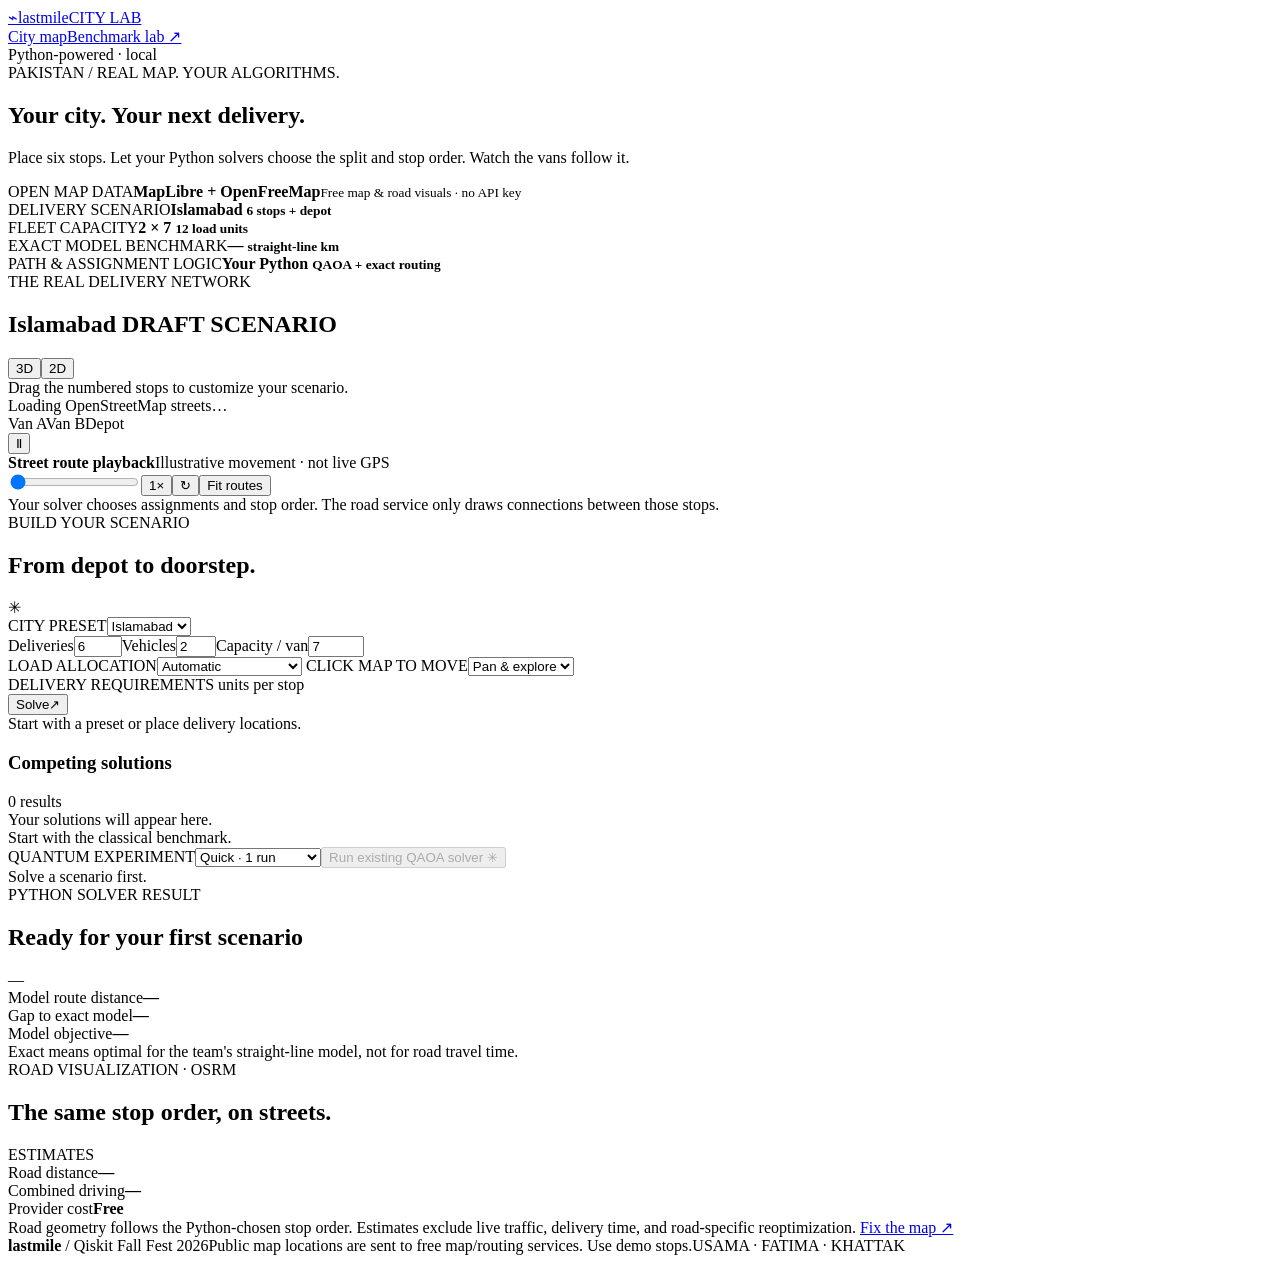
==== app/static/city.html @ a9430e1b "Khattak: add city scenarios and automatic fleet allocation" ====
<!doctype html>
<html lang="en"><head><meta charset="utf-8"><meta name="viewport" content="width=device-width,initial-scale=1"><meta name="theme-color" content="#111817"><title>Last Mile — Pakistan City Lab</title><link rel="icon" href="/favicon.svg"><link rel="stylesheet" href="/vendor/maplibre-gl.css"><link rel="stylesheet" href="/style.css"><link rel="stylesheet" href="/city.css"><script src="/vendor/maplibre-gl.js"></script></head>
<body>
<header><a class="brand" href="/city"><span class="brand-icon">⌁</span>last<span class="brand-light">mile</span><span class="lab">CITY LAB</span></a><nav><a class="nav-active" href="/city">City map</a><a href="/">Benchmark lab ↗</a></nav><div class="local"><i></i> Python-powered · local</div></header>
<main>
<section class="intro"><div><div class="eyebrow">PAKISTAN / REAL MAP. YOUR ALGORITHMS.</div><h1>Your city. <span>Your next delivery.</span></h1><p>Place six stops. Let your Python solvers choose the split and stop order. Watch the vans follow it.</p></div><div class="scenario"><span>OPEN MAP DATA</span><strong>MapLibre + OpenFreeMap</strong><small>Free map & road visuals · no API key</small></div></section>
<section class="metrics"><article><span>DELIVERY SCENARIO</span><strong id="city-name">Islamabad <small>6 stops + depot</small></strong></article><article><span>FLEET CAPACITY</span><strong>2 × 7 <small id="load-total">12 load units</small></strong></article><article><span>EXACT MODEL BENCHMARK</span><strong id="city-benchmark">— <small>straight-line km</small></strong></article><article><span>PATH & ASSIGNMENT LOGIC</span><strong class="logic-label">Your Python <small>QAOA + exact routing</small></strong></article></section>
<section class="workspace city-workspace">
<div class="panel city-map-panel"><div class="panel-heading"><div><span class="eyebrow">THE REAL DELIVERY NETWORK</span><h2 id="map-heading">Islamabad <span class="badge" id="city-source">DRAFT SCENARIO</span></h2></div><div class="segmented"><button id="city-3d" class="active">3D</button><button id="city-2d">2D</button></div></div>
<div class="real-map-wrap"><div id="real-map" aria-label="Map of Pakistan with draggable depot and delivery stops"></div><div class="map-instruction" id="map-instruction">Drag the numbered stops to customize your scenario.</div><div class="map-loading" id="map-loading">Loading OpenStreetMap streets…</div><div class="real-map-key"><span><i class="dot a"></i>Van A</span><span><i class="dot b"></i>Van B</span><span><i class="dot depot"></i>Depot</span></div></div>
<div class="playback"><button id="city-play" class="icon-button" aria-label="Pause van playback">Ⅱ</button><div><strong>Street route playback</strong><span>Illustrative movement · not live GPS</span></div><input id="city-timeline" type="range" min="0" max="1000" value="0" aria-label="Van playback position"><button id="city-speed" class="speed">1×</button><button id="city-replay" class="icon-button" aria-label="Restart vans">↻</button><button id="fit-map" class="fit-button">Fit routes</button></div>
<div class="road-caption" id="road-caption" role="status">Your solver chooses assignments and stop order. The road service only draws connections between those stops.</div><div id="city-vans" class="van-cards"></div>
</div>
<aside class="control-panel panel"><div class="panel-heading"><div><span class="eyebrow">BUILD YOUR SCENARIO</span><h2>From depot to doorstep.</h2></div><span class="spark">✳</span></div>
<label class="field-label" for="city-select">CITY PRESET</label><select id="city-select"><option value="islamabad">Islamabad</option><option value="lahore">Lahore</option><option value="peshawar">Peshawar</option></select>
<div class="scenario-fields field-space"><label for="delivery-count">Deliveries<input id="delivery-count" type="number" min="1" max="40" value="6"></label><label for="fleet-size">Vehicles<input id="fleet-size" type="number" min="1" max="8" value="2"></label><label for="vehicle-capacity">Capacity / van<input id="vehicle-capacity" type="number" min="1" max="120" value="7"></label></div>
<label class="field-label field-space" for="allocation-mode">LOAD ALLOCATION</label><select id="allocation-mode"><option value="auto">Automatic</option><option value="manual">Manual assignments</option></select>
<label class="field-label field-space" for="placement">CLICK MAP TO MOVE</label><select id="placement"><option value="">Pan & explore</option><option value="0">Depot</option><option value="1">Stop 1</option><option value="2">Stop 2</option><option value="3">Stop 3</option><option value="4">Stop 4</option><option value="5">Stop 5</option><option value="6">Stop 6</option></select>
<div class="field-label field-space">DELIVERY REQUIREMENTS <span class="units-hint">units per stop</span></div><div id="loads" class="loads-inputs"></div><button id="solve-city" class="run-button field-space"><span>Solve</span><span>↗</span></button><div id="city-status" class="job-status" role="status">Start with a preset or place delivery locations.</div>
<div class="divider"></div><div class="results-heading"><h3>Competing solutions</h3><span id="city-count">0 results</span></div><div class="candidate-list city-candidates" id="city-candidates"><div class="empty-state">Your solutions will appear here.<br>Start with the classical benchmark.</div></div>
<label class="field-label field-space" for="city-preset">QUANTUM EXPERIMENT</label><select id="city-preset"><option value="quick">Quick · 1 run</option><option value="balanced">Balanced · 4 runs</option><option value="full">Full · 15 runs</option></select><button id="city-run" class="quantum-button" disabled>Run existing QAOA solver <span>✳</span></button><div id="city-job" class="job-status" role="status">Solve a scenario first.</div>
</aside></section>
<section class="bottom-grid city-bottom"><article class="panel insight"><div class="panel-heading"><div><span class="eyebrow">PYTHON SOLVER RESULT</span><h2 id="city-selection">Ready for your first scenario</h2></div><span class="badge" id="city-feasible">—</span></div><div class="solution-metrics"><div><span>Model route distance</span><strong id="model-distance">—</strong></div><div><span>Gap to exact model</span><strong id="city-gap">—</strong></div><div><span>Model objective</span><strong id="city-objective">—</strong></div></div><div class="insight-footer" id="city-insight">Exact means optimal for the team's straight-line model, not for road travel time.</div></article>
<article class="panel insight"><div class="panel-heading"><div><span class="eyebrow">ROAD VISUALIZATION · OSRM</span><h2>The same stop order, on streets.</h2></div><span class="badge">ESTIMATES</span></div><div class="solution-metrics"><div><span>Road distance</span><strong id="road-distance">—</strong></div><div><span>Combined driving</span><strong id="road-duration">—</strong></div><div><span>Provider cost</span><strong>Free</strong></div></div><div class="insight-footer">Road geometry follows the Python-chosen stop order. Estimates exclude live traffic, delivery time, and road-specific reoptimization. <a href="https://www.openstreetmap.org/fixthemap" target="_blank" rel="noopener">Fix the map ↗</a></div></article></section>
<footer><span><b>lastmile</b> / Qiskit Fall Fest 2026</span><span>Public map locations are sent to free map/routing services. Use demo stops.</span><span>USAMA · FATIMA · KHATTAK</span></footer>
</main><div id="city-toast" role="alert" hidden></div><script type="module" src="/city.js"></script></body></html>
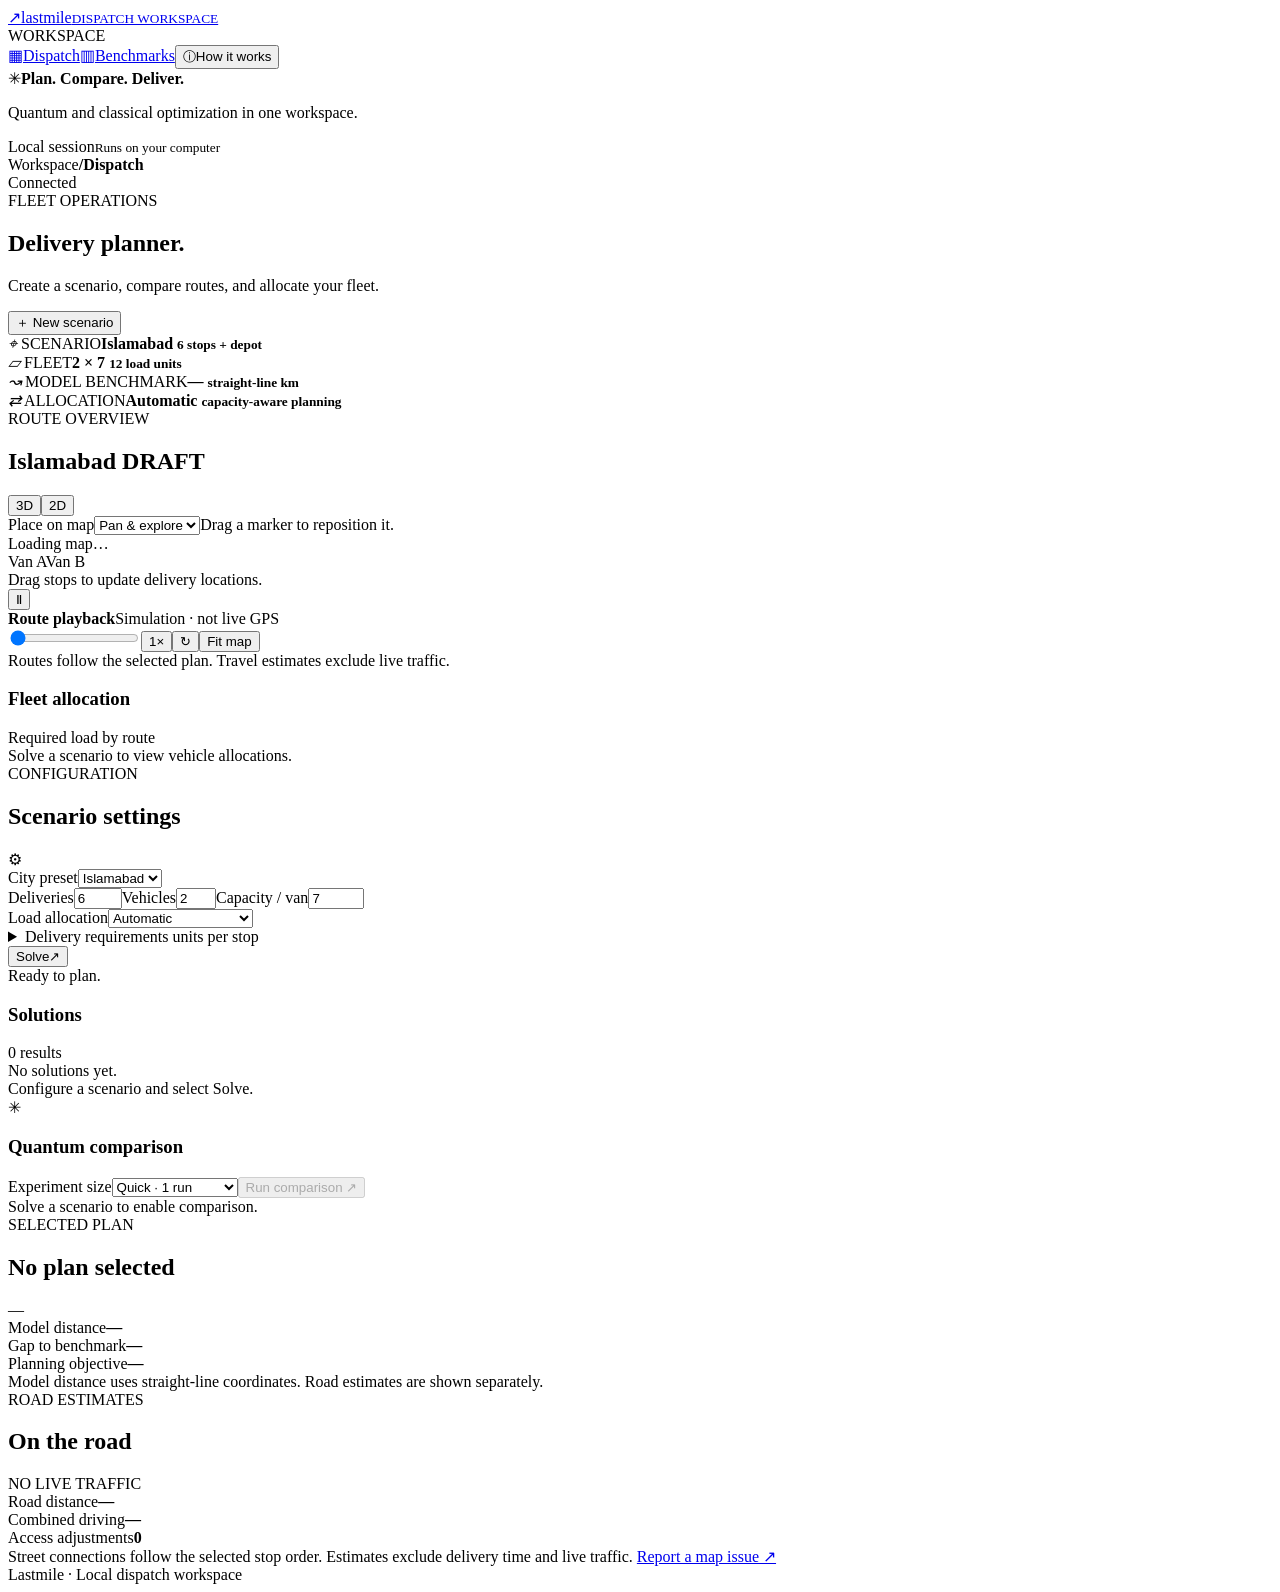
==== commit a67793fb: "Khattak: polish dispatch UI and document portable local startup" ====
--- a/app/static/city.html
+++ b/app/static/city.html
@@ -1,26 +1,50 @@
 <!doctype html>
-<html lang="en"><head><meta charset="utf-8"><meta name="viewport" content="width=device-width,initial-scale=1"><meta name="theme-color" content="#111817"><title>Last Mile — Pakistan City Lab</title><link rel="icon" href="/favicon.svg"><link rel="stylesheet" href="/vendor/maplibre-gl.css"><link rel="stylesheet" href="/style.css"><link rel="stylesheet" href="/city.css"><script src="/vendor/maplibre-gl.js"></script></head>
-<body>
-<header><a class="brand" href="/city"><span class="brand-icon">⌁</span>last<span class="brand-light">mile</span><span class="lab">CITY LAB</span></a><nav><a class="nav-active" href="/city">City map</a><a href="/">Benchmark lab ↗</a></nav><div class="local"><i></i> Python-powered · local</div></header>
+<html lang="en"><head><meta charset="utf-8"><meta name="viewport" content="width=device-width,initial-scale=1"><meta name="theme-color" content="#edf4fa"><title>Lastmile — Dispatch</title><link rel="icon" href="/favicon.svg"><link rel="stylesheet" href="/vendor/maplibre-gl.css"><link rel="stylesheet" href="/style.css"><link rel="stylesheet" href="/city.css"><link rel="stylesheet" href="/light.css"><script src="/vendor/maplibre-gl.js"></script></head>
+<body class="dispatch-app">
+<aside class="sidebar">
+  <a class="sidebar-brand" href="/city" aria-label="Lastmile home"><span class="logo-mark">↗</span><span>lastmile<small>DISPATCH WORKSPACE</small></span></a>
+  <div class="sidebar-label">WORKSPACE</div>
+  <nav class="side-nav" aria-label="Main navigation"><a class="selected" href="/city" aria-label="Dispatch"><span class="nav-icon">▦</span><span>Dispatch</span><i></i></a><a href="/" aria-label="Benchmarks"><span class="nav-icon">▥</span><span>Benchmarks</span></a><button id="workflow" aria-label="How it works"><span class="nav-icon">ⓘ</span><span>How it works</span></button></nav>
+  <div class="sidebar-note"><span>✳</span><strong>Plan. Compare. Deliver.</strong><p>Quantum and classical optimization in one workspace.</p></div>
+  <div class="session-indicator"><i></i><span>Local session<small>Runs on your computer</small></span></div>
+</aside>
+<div class="app-stage">
+<header class="topbar"><div><span>Workspace</span><b>/</b><strong>Dispatch</strong></div><span class="workspace-status"><i></i> Connected</span></header>
 <main>
-<section class="intro"><div><div class="eyebrow">PAKISTAN / REAL MAP. YOUR ALGORITHMS.</div><h1>Your city. <span>Your next delivery.</span></h1><p>Place six stops. Let your Python solvers choose the split and stop order. Watch the vans follow it.</p></div><div class="scenario"><span>OPEN MAP DATA</span><strong>MapLibre + OpenFreeMap</strong><small>Free map & road visuals · no API key</small></div></section>
-<section class="metrics"><article><span>DELIVERY SCENARIO</span><strong id="city-name">Islamabad <small>6 stops + depot</small></strong></article><article><span>FLEET CAPACITY</span><strong>2 × 7 <small id="load-total">12 load units</small></strong></article><article><span>EXACT MODEL BENCHMARK</span><strong id="city-benchmark">— <small>straight-line km</small></strong></article><article><span>PATH & ASSIGNMENT LOGIC</span><strong class="logic-label">Your Python <small>QAOA + exact routing</small></strong></article></section>
+<section class="intro"><div><div class="eyebrow">FLEET OPERATIONS</div><h1>Delivery planner<span>.</span></h1><p>Create a scenario, compare routes, and allocate your fleet.</p></div><button id="new-scenario" class="secondary-action"><span>＋</span> New scenario</button></section>
+<section class="metrics" aria-label="Scenario overview">
+  <article><span><i class="metric-icon lavender">⌖</i> SCENARIO</span><strong id="city-name">Islamabad <small>6 stops + depot</small></strong></article>
+  <article><span><i class="metric-icon teal">▱</i> FLEET</span><strong>2 × 7 <small id="load-total">12 load units</small></strong></article>
+  <article><span><i class="metric-icon peach">↝</i> MODEL BENCHMARK</span><strong id="city-benchmark">— <small>straight-line km</small></strong></article>
+  <article><span><i class="metric-icon pink">⇄</i> ALLOCATION</span><strong id="allocation-summary">Automatic <small>capacity-aware planning</small></strong></article>
+</section>
 <section class="workspace city-workspace">
-<div class="panel city-map-panel"><div class="panel-heading"><div><span class="eyebrow">THE REAL DELIVERY NETWORK</span><h2 id="map-heading">Islamabad <span class="badge" id="city-source">DRAFT SCENARIO</span></h2></div><div class="segmented"><button id="city-3d" class="active">3D</button><button id="city-2d">2D</button></div></div>
-<div class="real-map-wrap"><div id="real-map" aria-label="Map of Pakistan with draggable depot and delivery stops"></div><div class="map-instruction" id="map-instruction">Drag the numbered stops to customize your scenario.</div><div class="map-loading" id="map-loading">Loading OpenStreetMap streets…</div><div class="real-map-key"><span><i class="dot a"></i>Van A</span><span><i class="dot b"></i>Van B</span><span><i class="dot depot"></i>Depot</span></div></div>
-<div class="playback"><button id="city-play" class="icon-button" aria-label="Pause van playback">Ⅱ</button><div><strong>Street route playback</strong><span>Illustrative movement · not live GPS</span></div><input id="city-timeline" type="range" min="0" max="1000" value="0" aria-label="Van playback position"><button id="city-speed" class="speed">1×</button><button id="city-replay" class="icon-button" aria-label="Restart vans">↻</button><button id="fit-map" class="fit-button">Fit routes</button></div>
-<div class="road-caption" id="road-caption" role="status">Your solver chooses assignments and stop order. The road service only draws connections between those stops.</div><div id="city-vans" class="van-cards"></div>
-</div>
-<aside class="control-panel panel"><div class="panel-heading"><div><span class="eyebrow">BUILD YOUR SCENARIO</span><h2>From depot to doorstep.</h2></div><span class="spark">✳</span></div>
-<label class="field-label" for="city-select">CITY PRESET</label><select id="city-select"><option value="islamabad">Islamabad</option><option value="lahore">Lahore</option><option value="peshawar">Peshawar</option></select>
-<div class="scenario-fields field-space"><label for="delivery-count">Deliveries<input id="delivery-count" type="number" min="1" max="40" value="6"></label><label for="fleet-size">Vehicles<input id="fleet-size" type="number" min="1" max="8" value="2"></label><label for="vehicle-capacity">Capacity / van<input id="vehicle-capacity" type="number" min="1" max="120" value="7"></label></div>
-<label class="field-label field-space" for="allocation-mode">LOAD ALLOCATION</label><select id="allocation-mode"><option value="auto">Automatic</option><option value="manual">Manual assignments</option></select>
-<label class="field-label field-space" for="placement">CLICK MAP TO MOVE</label><select id="placement"><option value="">Pan & explore</option><option value="0">Depot</option><option value="1">Stop 1</option><option value="2">Stop 2</option><option value="3">Stop 3</option><option value="4">Stop 4</option><option value="5">Stop 5</option><option value="6">Stop 6</option></select>
-<div class="field-label field-space">DELIVERY REQUIREMENTS <span class="units-hint">units per stop</span></div><div id="loads" class="loads-inputs"></div><button id="solve-city" class="run-button field-space"><span>Solve</span><span>↗</span></button><div id="city-status" class="job-status" role="status">Start with a preset or place delivery locations.</div>
-<div class="divider"></div><div class="results-heading"><h3>Competing solutions</h3><span id="city-count">0 results</span></div><div class="candidate-list city-candidates" id="city-candidates"><div class="empty-state">Your solutions will appear here.<br>Start with the classical benchmark.</div></div>
-<label class="field-label field-space" for="city-preset">QUANTUM EXPERIMENT</label><select id="city-preset"><option value="quick">Quick · 1 run</option><option value="balanced">Balanced · 4 runs</option><option value="full">Full · 15 runs</option></select><button id="city-run" class="quantum-button" disabled>Run existing QAOA solver <span>✳</span></button><div id="city-job" class="job-status" role="status">Solve a scenario first.</div>
-</aside></section>
-<section class="bottom-grid city-bottom"><article class="panel insight"><div class="panel-heading"><div><span class="eyebrow">PYTHON SOLVER RESULT</span><h2 id="city-selection">Ready for your first scenario</h2></div><span class="badge" id="city-feasible">—</span></div><div class="solution-metrics"><div><span>Model route distance</span><strong id="model-distance">—</strong></div><div><span>Gap to exact model</span><strong id="city-gap">—</strong></div><div><span>Model objective</span><strong id="city-objective">—</strong></div></div><div class="insight-footer" id="city-insight">Exact means optimal for the team's straight-line model, not for road travel time.</div></article>
-<article class="panel insight"><div class="panel-heading"><div><span class="eyebrow">ROAD VISUALIZATION · OSRM</span><h2>The same stop order, on streets.</h2></div><span class="badge">ESTIMATES</span></div><div class="solution-metrics"><div><span>Road distance</span><strong id="road-distance">—</strong></div><div><span>Combined driving</span><strong id="road-duration">—</strong></div><div><span>Provider cost</span><strong>Free</strong></div></div><div class="insight-footer">Road geometry follows the Python-chosen stop order. Estimates exclude live traffic, delivery time, and road-specific reoptimization. <a href="https://www.openstreetmap.org/fixthemap" target="_blank" rel="noopener">Fix the map ↗</a></div></article></section>
-<footer><span><b>lastmile</b> / Qiskit Fall Fest 2026</span><span>Public map locations are sent to free map/routing services. Use demo stops.</span><span>USAMA · FATIMA · KHATTAK</span></footer>
-</main><div id="city-toast" role="alert" hidden></div><script type="module" src="/city.js"></script></body></html>
+  <div class="panel city-map-panel">
+    <div class="panel-heading"><div><span class="eyebrow">ROUTE OVERVIEW</span><h2 id="map-heading">Islamabad <span class="badge" id="city-source">DRAFT</span></h2></div><div class="segmented" aria-label="Map view"><button id="city-3d" class="active">3D</button><button id="city-2d">2D</button></div></div>
+    <div class="map-toolbar"><label for="placement">Place on map</label><select id="placement"><option value="">Pan & explore</option><option value="0">Depot</option></select><span>Drag a marker to reposition it.</span></div>
+    <div class="real-map-wrap"><div id="real-map" aria-label="Map with draggable depot, delivery locations, and vehicle routes"></div><div class="map-loading" id="map-loading">Loading map…</div><div class="real-map-key"><span><i class="dot a"></i>Van A</span><span><i class="dot b"></i>Van B</span></div></div>
+    <div class="map-instruction" id="map-instruction">Drag stops to update delivery locations.</div>
+    <div class="playback"><button id="city-play" class="icon-button" aria-label="Pause van playback">Ⅱ</button><div><strong>Route playback</strong><span>Simulation · not live GPS</span></div><input id="city-timeline" type="range" min="0" max="1000" value="0" aria-label="Van playback position"><button id="city-speed" class="speed">1×</button><button id="city-replay" class="icon-button" aria-label="Restart vans">↻</button><button id="fit-map" class="fit-button">Fit map</button></div>
+    <div class="road-caption" id="road-caption" role="status">Routes follow the selected plan. Travel estimates exclude live traffic.</div>
+    <div class="fleet-heading"><h3>Fleet allocation</h3><span>Required load by route</span></div><div id="city-vans" class="van-cards"><div class="fleet-empty">Solve a scenario to view vehicle allocations.</div></div>
+    <div id="access-adjustments" class="access-adjustments" hidden></div>
+  </div>
+  <aside class="control-panel panel">
+    <div class="panel-heading"><div><span class="eyebrow">CONFIGURATION</span><h2>Scenario settings</h2></div><span class="settings-symbol">⚙</span></div>
+    <label class="field-label" for="city-select">City preset</label><select id="city-select"><option value="islamabad">Islamabad</option><option value="lahore">Lahore</option><option value="peshawar">Peshawar</option></select>
+    <div class="scenario-fields"><label for="delivery-count">Deliveries<input id="delivery-count" type="number" min="1" max="40" value="6"></label><label for="fleet-size">Vehicles<input id="fleet-size" type="number" min="1" max="8" value="2"></label><label for="vehicle-capacity">Capacity / van<input id="vehicle-capacity" type="number" min="1" max="120" value="7"></label></div>
+    <label class="field-label" for="allocation-mode">Load allocation</label><select id="allocation-mode"><option value="auto">Automatic</option><option value="manual">Manual assignments</option></select>
+    <details class="delivery-details"><summary>Delivery requirements <span>units per stop</span></summary><div id="loads" class="loads-inputs"></div></details>
+    <button id="solve-city" class="run-button"><span>Solve</span><span>↗</span></button><div id="city-status" class="job-status" role="status">Ready to plan.</div>
+    <div class="divider"></div><div class="results-heading"><h3>Solutions</h3><span id="city-count">0 results</span></div><div class="candidate-list city-candidates" id="city-candidates"><div class="empty-state">No solutions yet.<br>Configure a scenario and select Solve.</div></div>
+    <div class="divider"></div><div class="quantum-heading"><span>✳</span><h3>Quantum comparison</h3></div><label class="field-label" for="city-preset">Experiment size</label><select id="city-preset"><option value="quick">Quick · 1 run</option><option value="balanced">Balanced · 4 runs</option><option value="full">Full · 15 runs</option></select><button id="city-run" class="quantum-button" disabled>Run comparison <span>↗</span></button><div id="city-job" class="job-status" role="status">Solve a scenario to enable comparison.</div>
+  </aside>
+</section>
+<section class="bottom-grid city-bottom">
+  <article class="panel insight"><div class="panel-heading"><div><span class="eyebrow">SELECTED PLAN</span><h2 id="city-selection">No plan selected</h2></div><span class="badge" id="city-feasible">—</span></div><div class="solution-metrics"><div><span>Model distance</span><strong id="model-distance">—</strong></div><div><span>Gap to benchmark</span><strong id="city-gap">—</strong></div><div><span>Planning objective</span><strong id="city-objective">—</strong></div></div><div class="insight-footer" id="city-insight">Model distance uses straight-line coordinates. Road estimates are shown separately.</div></article>
+  <article class="panel insight"><div class="panel-heading"><div><span class="eyebrow">ROAD ESTIMATES</span><h2>On the road</h2></div><span class="badge">NO LIVE TRAFFIC</span></div><div class="solution-metrics"><div><span>Road distance</span><strong id="road-distance">—</strong></div><div><span>Combined driving</span><strong id="road-duration">—</strong></div><div><span>Access adjustments</span><strong id="access-count">0</strong></div></div><div class="insight-footer">Street connections follow the selected stop order. Estimates exclude delivery time and live traffic. <a href="https://www.openstreetmap.org/fixthemap" target="_blank" rel="noopener">Report a map issue ↗</a></div></article>
+</section>
+<div class="workspace-footnote">Lastmile <span>·</span> Local dispatch workspace</div>
+</main></div>
+<dialog id="workflow-dialog"><button class="close" aria-label="Close workflow">×</button><span class="eyebrow">PLANNING WORKFLOW</span><h2>From scenario to dispatch.</h2><ol><li>Place a depot and delivery locations. All vehicles start and return at that depot.</li><li>Set capacity and delivery requirements. Automatic allocation assigns deliveries; manual allocation preserves the selected vehicles.</li><li>Compare routes and review each vehicle's load. Remote destinations use reachable collection points; original locations stay visible.</li></ol><p>Quantum comparison uses the original two-vehicle model. Larger scenarios use classical planning; heuristic results are not certified global optima.</p><p>Map and road services receive scenario coordinates. Travel estimates exclude live traffic.</p></dialog>
+<div id="city-toast" role="alert" hidden></div><script type="module" src="/city.js"></script></body></html>
